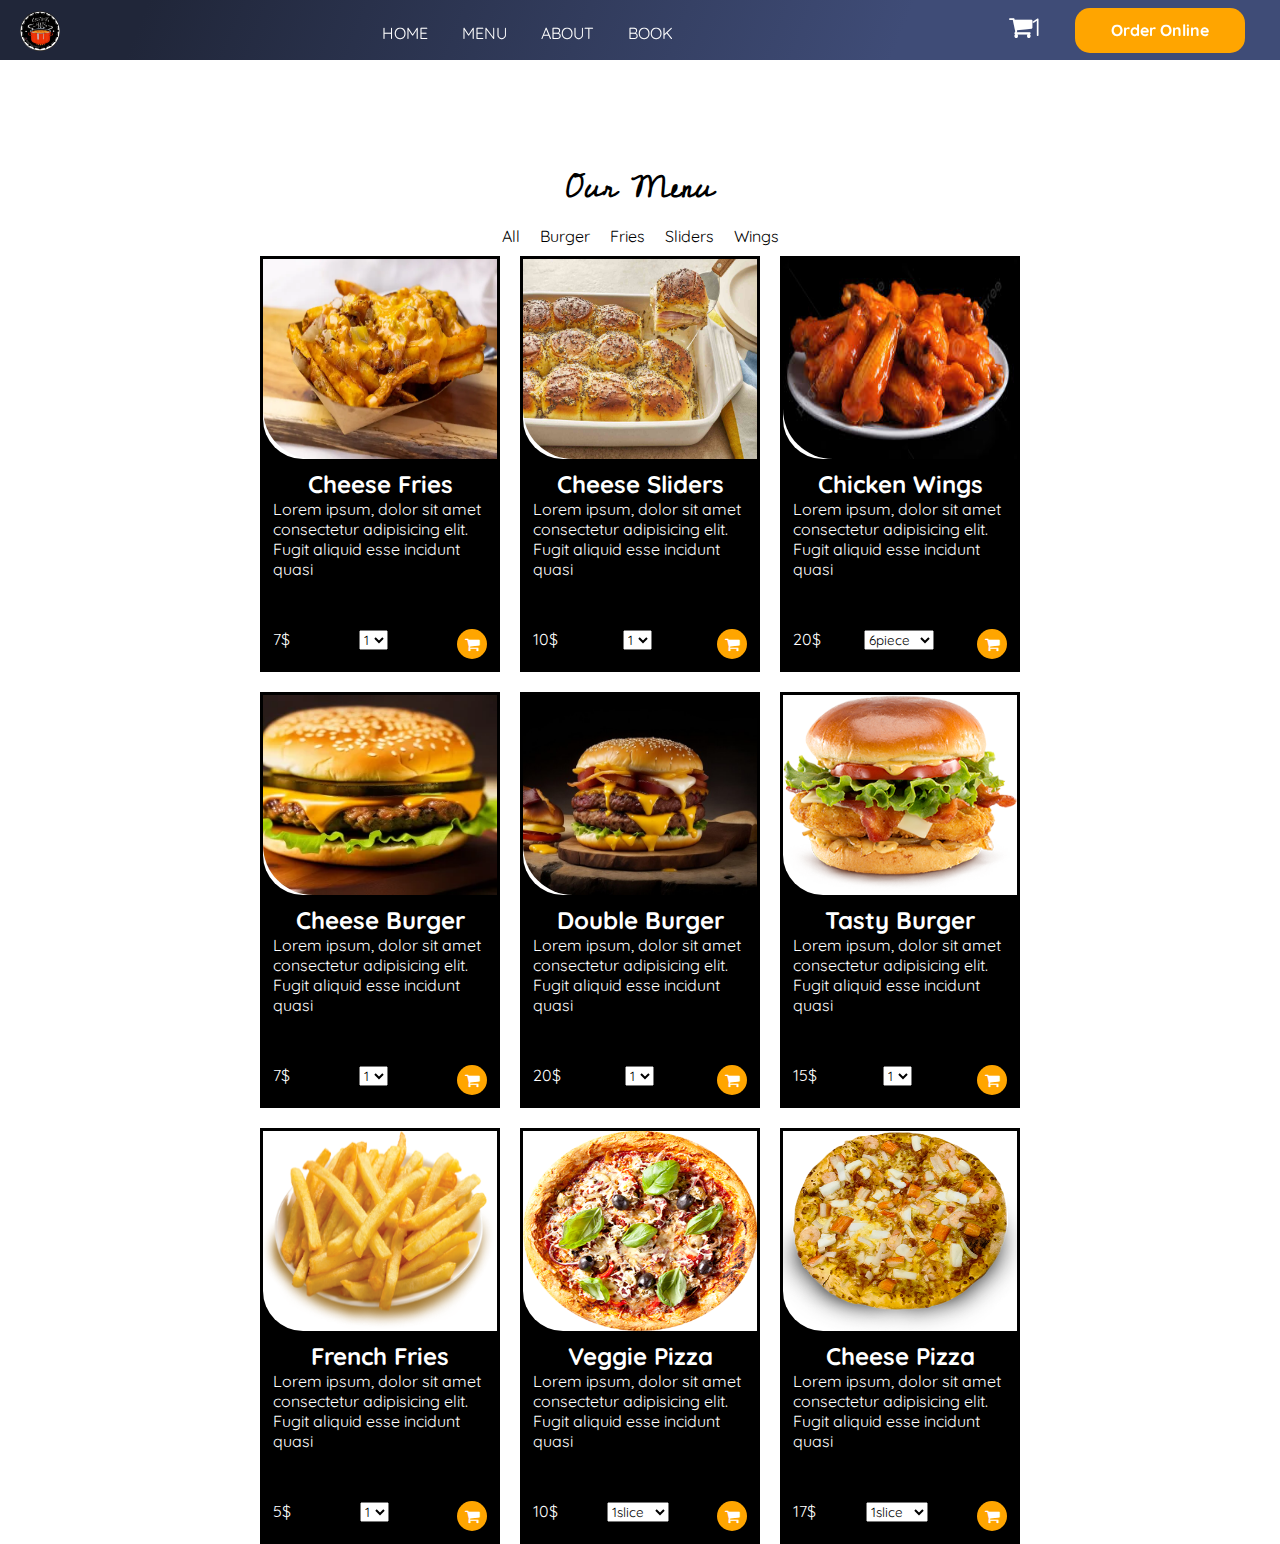
==== menu.html @ 51fa4789 "added items to menu page" ====
<!DOCTYPE html>
<html lang="en">
<head>
    <meta charset="UTF-8">
    <meta name="viewport" content="width=device-width, initial-scale=1.0">
    <title>Menu</title>
    <link rel="stylesheet" href="index.css"><!----css stylesheet link-->
    <link rel="stylesheet" href="https://cdnjs.cloudflare.com/ajax/libs/font-awesome/4.7.0/css/font-awesome.min.css"><!---awesome-font link-->
    <link href="https://unpkg.com/aos@2.3.1/dist/aos.css" rel="stylesheet"><!--aos animation library link-->
    <link rel="icon" href="images/logo.jpg">
</head>
<body>
    <div class="container" id="index-container">
        <section>
            <nav class="navbar">
                <div class="logo-icon">
                    <!---logo-img-->
                    <img src="images/logo.jpg" alt="icon">
                </div>
                <!---nav-links-->
                <ul class="mylinks">
                    <li><a href="#home">HOME</a></li>
                    <li><a href="menu.html">MENU</a></li>
                    <li><a href="about.html">ABOUT</a></li>
                    <li><a href="book.html">BOOK</a></li>
                </ul>
                <!--- cart and order btn-->
                <div class="right-nav">
                    <div class="right-nav-wrapper">
                        <div class="shopping-cart">
                            <i class="fa fa-shopping-cart" aria-hidden="true"><span class="cart-value">1</span></i>
                        </div>
                        <div class="order-button">
                            <button class="order-btn">Order Online</button>
                        </div>
                    </div>
                    <div class="menubar">
                        <div class="bar bar1"></div>
                        <div class="bar bar2"></div>
                        <div class="bar bar3"></div>
                    </div>
                </div><!--right nav end-->
            </nav><!---nav end-->
            <div class="dropdown"><!---dropdown-->
                <ul class="drop-list">
                    <li><a href="#home">HOME</a></li>
                    <li><a href="menu.html">MENU</a></li>
                    <li><a href="about.html">ABOUT</a></li>
                    <li><a href="book.html">BOOK</a></li>
                    <div class="dropdown-wrapper">
                        <div class="shopping-cart">
                            <i class="fa fa-shopping-cart" aria-hidden="true"><span class="cart-value">0</span></i>
                        </div>
                        <div class="order-btn-mobile">
                            <button class="order-mobile">Order Online</button>
                        </div>
                    </div>

                </ul>
            </div>

        <section id="menu">
            <div class="menu-wrapper">
                <div class="menu-title">
                    <h1>Our Menu</h1>
                </div>
                <div class="menu-options">
                    <li>All</li>
                    <li>Burger</li>
                    <li>Fries</li>
                    <li>Sliders</li>
                    <li>Wings</li>
                </div>
            <div class="menu-items">
                <div class="menu-items-grid">
                    <div class="item1 item">
                        <div class="item-wrapper">
                            <div class="item-img">
                                <!--img goes here-->
                                <img src="images/cheese-fries.webp" alt="">
                            </div>
                            <div class="item-description">
                                <div class="item-name">
                                    <h2>Cheese Fries</h2>
                                </div>
                                <p>Lorem ipsum, dolor sit amet consectetur adipisicing elit. Fugit aliquid esse incidunt quasi 
                                </p>
                            </div>
                            <div class="prize-cart">
                                <div class="prize">
                                    <p>7$</p>
                                </div>
                                <div class="item-amount">
                                    <select name="item-amount" id="">
                                        <option value="one">1</option>
                                        <option value="two">2</option>
                                        <option value="three">3</option>
                                        <option value="four">4</option>
                                    </select>
                                </div>
                                <div class="cart-icon">
                                    <i class="fa fa-shopping-cart" aria-hidden="true"></i>
                                </div>
                            </div>
                        </div>
                    </div><!---item 1 end-->


                <div class="item2 item">
                    <div class="item-wrapper">
                        <div class="item-img">
                            <!--img goes here-->
                            <img src="images/sliders.jpeg" alt="sliders">
                        </div>
                        <div class="item-description">
                            <div class="item-name">
                                <h2>Cheese Sliders</h2>
                            </div>
                            <p>Lorem ipsum, dolor sit amet consectetur adipisicing elit. Fugit aliquid esse incidunt quasi 
                            </p>
                        </div>
                        <div class="prize-cart">
                            <div class="prize">
                                <p>10$</p>
                            </div>
                            <div class="item-amount">
                                <select name="item-amount" id="">
                                    <option value="one">1</option>
                                    <option value="two">2</option>
                                    <option value="three">3</option>
                                    <option value="four">4</option>
                                </select>
                            </div>
                            <div class="cart-icon">
                                <i class="fa fa-shopping-cart" aria-hidden="true"></i>
                            </div>
                        </div>
                    </div>
                </div><!---item 2 end-->



                <div class="item3 item">
                    <div class="item-wrapper">
                        <div class="item-img">
                            <!--img goes here-->
                            <img src="images/wings.jpeg" alt="wings">
                        </div>
                        <div class="item-description">
                            <div class="item-name">
                                <h2>Chicken Wings</h2>
                            </div>
                            <p>Lorem ipsum, dolor sit amet consectetur adipisicing elit. Fugit aliquid esse incidunt quasi 
                            </p>
                        </div>
                        <div class="prize-cart">
                            <div class="prize">
                                <p>20$</p>
                            </div>
                            <div class="item-amount">
                                <select name="wings-amount" id="">
                                    <option value="6piece">6piece</option>
                                    <option value="12piece">12piece</option>
                                    <option value="18piece">18piece</option>
                                    <option value="24piece">24piece</option>
                                </select>
                            </div>
                            <div class="cart-icon">
                                <i class="fa fa-shopping-cart" aria-hidden="true"></i>
                            </div>
                        </div>
                    </div>
                </div><!---item 3 end-->



                <div class="item4 item">
                    <div class="item-wrapper">
                        <div class="item-img">
                            <!--img goes here-->
                            <img src="images/burger.webp" alt="burger">
                        </div>
                        <div class="item-description">
                            <div class="item-name">
                                <h2>Cheese Burger</h2>
                            </div>
                            <p>Lorem ipsum, dolor sit amet consectetur adipisicing elit. Fugit aliquid esse incidunt quasi 
                            </p>
                        </div>
                        <div class="prize-cart">
                            <div class="prize">
                                <p>7$</p>
                            </div>
                            <div class="item-amount">
                                <select name="item-amount" id="">
                                    <option value="one">1</option>
                                    <option value="two">2</option>
                                    <option value="three">3</option>
                                    <option value="four">4</option>
                                </select>
                            </div>
                            <div class="cart-icon">
                                <i class="fa fa-shopping-cart" aria-hidden="true"></i>
                            </div>
                        </div>
                    </div>
                </div><!---item 4 end-->
                <div class="item5 item">
                    <div class="item-wrapper">
                        <div class="item-img">
                            <!--img goes here-->
                            <img src="images/double-burger.jpeg" alt="burger">
                        </div>
                        <div class="item-description">
                            <div class="item-name">
                                <h2>Double Burger</h2>
                            </div>
                            <p>Lorem ipsum, dolor sit amet consectetur adipisicing elit. Fugit aliquid esse incidunt quasi 
                            </p>
                        </div>
                        <div class="prize-cart">
                            <div class="prize">
                                <p>20$</p>
                            </div>
                            <div class="item-amount">
                                <select name="item-amount" id="">
                                    <option value="one">1</option>
                                    <option value="two">2</option>
                                    <option value="three">3</option>
                                    <option value="four">4</option>
                                </select>
                            </div>
                            <div class="cart-icon">
                                <i class="fa fa-shopping-cart" aria-hidden="true"></i>
                            </div>
                        </div>
                    </div>
                </div><!---item 5 end-->
                
                
                <div class="item6 item">
                    <div class="item-wrapper">
                        <div class="item-img">
                            <!--img goes here-->
                            <img src="images/tasty-burger.png" alt="burger">
                        </div>
                        <div class="item-description">
                            <div class="item-name">
                                <h2>Tasty Burger</h2>
                            </div>
                            <p>Lorem ipsum, dolor sit amet consectetur adipisicing elit. Fugit aliquid esse incidunt quasi 
                            </p>
                        </div>
                        <div class="prize-cart">
                            <div class="prize">
                                <p>15$</p>
                            </div>
                            <div class="item-amount">
                                <select name="item-amount" id="">
                                    <option value="one">1</option>
                                    <option value="two">2</option>
                                    <option value="three">3</option>
                                    <option value="four">4</option>
                                </select>
                            </div>
                            <div class="cart-icon">
                                <i class="fa fa-shopping-cart" aria-hidden="true"></i>
                            </div>
                        </div>
                    </div>
                </div><!---item 6 end-->
                
                
                <div class="item7 item">
                    <div class="item-wrapper">
                        <div class="item-img">
                            <!--img goes here-->
                            <img src="images/french-fries.png" alt="fries">
                        </div>
                        <div class="item-description">
                            <div class="item-name">
                                <h2>French Fries</h2>
                            </div>
                            <p>Lorem ipsum, dolor sit amet consectetur adipisicing elit. Fugit aliquid esse incidunt quasi 
                            </p>
                        </div>
                        <div class="prize-cart">
                            <div class="prize">
                                <p>5$</p>
                            </div>
                            <div class="item-amount">
                                <select name="item-amount" id="">
                                    <option value="one">1</option>
                                    <option value="two">2</option>
                                    <option value="three">3</option>
                                    <option value="four">4</option>
                                </select>
                            </div>
                            <div class="cart-icon">
                                <i class="fa fa-shopping-cart" aria-hidden="true"></i>
                            </div>
                        </div>
                    </div>
                </div><!---item 7 end-->
                
                
                
                <div class="item8 item">
                    <div class="item-wrapper">
                        <div class="item-img">
                            <!--img goes here-->
                            <img src="images/veggie-pizza.png" alt="pizza">
                        </div>
                        <div class="item-description">
                            <div class="item-name">
                                <h2>Veggie Pizza</h2>
                            </div>
                            <p>Lorem ipsum, dolor sit amet consectetur adipisicing elit. Fugit aliquid esse incidunt quasi 
                            </p>
                        </div>
                        <div class="prize-cart">
                            <div class="prize">
                                <p>10$</p>
                            </div>
                            <div class="item-amount">
                                <select name="slice-amount" id="">
                                    <option value="one-slice">1slice</option>
                                    <option value="two-slice">2slices</option>
                                    <option value="three-slice">3slices</option>
                                    <option value="four-slice">4slices</option>
                                </select>
                            </div>
                            <div class="cart-icon">
                                <i class="fa fa-shopping-cart" aria-hidden="true"></i>
                            </div>
                        </div>
                    </div>
                </div><!---item 8 end-->
                
                
                <div class="item9 item">
                    <div class="item-wrapper">
                        <div class="item-img">
                            <!--img goes here-->
                            <img src="images/cheese pizza.png" alt="pizza">
                        </div>
                        <div class="item-description">
                            <div class="item-name">
                                <h2>Cheese Pizza</h2>
                            </div>
                            <p>Lorem ipsum, dolor sit amet consectetur adipisicing elit. Fugit aliquid esse incidunt quasi 
                            </p>
                        </div>
                        <div class="prize-cart">
                            <div class="prize">
                                <p>17$</p>
                            </div>
                            <div class="item-amount">
                                <select name="slice-amount" id="">
                                    <option value="one-slice">1slice</option>
                                    <option value="two-slice">2slices</option>
                                    <option value="three-slice">3slices</option>
                                    <option value="four-slice">4slices</option>
                                </select>
                            </div>
                            <div class="cart-icon">
                                <i class="fa fa-shopping-cart" aria-hidden="true"></i>
                            </div>
                        </div>
                    </div>
                </div><!---item 9 end-->

                
            </div><!---grid end-->
            
        </div><!---menu-items end-->
    </div><!--menu-wrapper end-->
</section><!---menu section end-->
    </div>
    





    <script src="index.js"></script><!---javascript link-->
    <script src="https://unpkg.com/aos@2.3.1/dist/aos.js"></script><!--aos animation script-->
    <script>
        AOS.init(); //initialize aos library
    </script>
    <!----bootstrap links-->
</body>
</html>
---- index.css ----
/***cursive font***/
@import url('https://fonts.googleapis.com/css2?family=Cedarville+Cursive&display=swap');
/**main font***/
@import url('https://fonts.googleapis.com/css2?family=Cedarville+Cursive&family=Quicksand:wght@300..700&display=swap');


*{
    margin: 0;
    padding: 0;
    box-sizing: border-box;
    font-family: "Quicksand", sans-serif;
    font-optical-sizing: auto;
    font-style: normal;
}


.navbar{
    width: 100%;
    height: 60px;
    display: flex;
    justify-content: space-between;
    align-items: center;
    padding: 5px 20px 0 20px;
    background: linear-gradient(112.1deg, rgb(32, 38, 57) 11.4%, rgb(63, 76, 119) 70.2%);
    backdrop-filter: blur(10px);

}

@media(max-width:892px){
    .navbar .mylinks, .right-nav-wrapper{
        display: none;
    }
}

/***dropdown menu***/

.dropdown{
    width: 100%;
    height: 0;
    background-color: lightsalmon;
    display: flex;
    justify-content: center;
    align-items:  center;
    transition: all .50s;
}

.changeHeight{
    height: 250px;
}

.dropdown .drop-list{
    text-align: center;
    display: none;
}

.show-list{
    display: inline-block !important;
}

.dropdown ul li{
    list-style: none;
    margin: 20px;
}

.dropdown ul li a{
    text-decoration: none;
    color: white;
    font-weight: 600;
    cursor: pointer;
    transition: all .50s;
}

.dropdown ul li a:hover{
    color: orange;
    text-decoration: underline;
}

.dropdown-wrapper>div{
    margin: 10px;
}

.dropdown .shopping-cart{
    display: flex;
    justify-content: center;
    color: white;
}

.dropdown button, .view-menu-btn button{
    height: 30px;
    background-color: orange;
    width: 150px;
    border: solid white 1px;
    border-radius: 30px;
    transition: all .50s;
}

.dropdown button:hover, .view-menu-btn button:hover{
    background-color: orangered;
}

.logo-icon img{
    width: 40px;
    height: 40px;
    border-radius: 50px;
}

.navbar ul li{
    list-style: none;
    display: inline-block;
}

.navbar ul li a{
    text-decoration: none;
    margin: 15px;
    color: white;
    cursor: pointer;
    transition: all .50s;
}

.navbar ul li a:hover, .navbar .fa:hover{
    color: orange;
}

.right-nav-wrapper{
    margin-top: 25px;
}

.right-nav-wrapper>div{
    display: inline-block;
    margin: 15px;
}

.order-btn{
    cursor: pointer;
    width: 170px;
    height: 45px;
    background-color: orange;
    border: none;
    border-radius: 15px;
    color: white;
    font-weight: 700;
    font-size: 16px;
    transition: all .50s;
}

.order-btn:hover{
    background-color: orangered;
}

.navbar .fa{
    font-size: 25px;
    color: white;
    cursor: pointer;
    transition: all .50s;
}

.menubar{
    cursor: pointer;
}


@media(min-width:893px) {
    .menubar{
        display: none;
    }
    .right-nav-wrapper{
        padding: 0 0 30px 0;
    }
}
.bar{
    width: 30px;
    height: 5px;
    background-color: wheat;
    margin: 4px;
    transition: all .50s;
}

.change .bar1{
    transform: translate(0, 9px)rotate(45deg);
}

.change .bar2{
    animation: fadeout 1s;
    transition: all .50s;
    animation-fill-mode: forwards;
}

@keyframes fadeout{
    0%{transform: translateX(-10px);}
    100%{opacity: 0;
        transform: translateX(10px);
    }
}

.change .bar3{
    transform: translate(0, -9px)rotate(-45deg);
}




/***home section***/
#home{
    width: 100%;
    height: 100vh;
    background: linear-gradient(112.1deg, rgb(32, 38, 57) 11.4%, rgb(63, 76, 119) 70.2%);
    
}

.home-pg-bg{
    width: 100%;
    height: 100%;
    background: linear-gradient(rgba(0,0,0,0.5), rgba(0,0,0,0.5)), url(images/home-bg.avif);
    background-repeat: no-repeat;
    background-position: center;
    background-size: cover;
    display: flex;
    justify-content: center;
    align-items: center;
    padding: 0 20px 0 20px;
    color: white;
}

.home-wrapper>div{
    margin: 20px;
    text-align: center;
}

.home-pg-title h1{
    font-family: "Cedarville Cursive", cursive;
    font-weight: 900;
    font-style: normal;
    font-size: 50px;
    text-shadow: 
    0 0 1px black,
    0 0 1px black,
    0 0 1px black,
    0 0 1px black,
    0 0 1px black,
    0 0 1px black,
    0 0 1px black,
    0 0 1px black,
    0 0 1px black,
    4px 4px 4px orangered;
    transition: all .50s;
    animation: fadeIn 2s;
    -moz-animation: fadeIn 2s;
    -o-animation: fadeIn 2s;
    -webkit-animation: fadeIn 2s;
    animation-fill-mode: forwards;
}

/***fadeIn animation***/

@keyframes fadeIn{
   0%{transform: translateX(-100px);
    opacity: 0;}
}


@-webkit-keyframes fadeIn{
    0%{transform: translateX(-100px);
        opacity: 0;}
}

@-o-keyframes fadeIn{
    0%{transform: translateX(-100px);
        opacity: 0;}
}

@-moz-keyframes fadeIn{
    0%{transform: translateX(-100px);
        opacity: 0;}
}


.home-pg-content p{
    font-size: 20px;
    opacity: 0;
    animation: appearIn 1s;
    -moz-animation: appearIn 2s;
    -o-animation: appearIn 2s;
    -webkit-animation: appearIn 2s;
    animation-fill-mode: forwards;
    animation-delay: .50s;
}

/***appearIn animation***/
@keyframes appearIn {
    0%{transform: translateX(-100px);
        opacity: 0;}
    100%{opacity: 1;}
}

@-webkit-keyframes appearIn{
    0%{transform: translateX(-100px);
        opacity: 0;}
    100%{opacity: 1;}

}

@-moz-keyframes appearIn{
    0%{transform: translateX(-100px);
        opacity: 0;}
    100%{opacity: 1;}

}

@-o-keyframes appearIn{
    0%{transform: translateX(-100px);
        opacity: 0;}
    100%{opacity: 1;}

}


.order-now-btn button{
    animation: appearIn 2s forwards;
    -moz-animation: forwards 2s;
    -o-animation: appearIn 2s;
    -webkit-animation: appearIn 2s;
    animation-fill-mode: forwards;
    animation-delay: 1s;
    opacity: 0;
}


/***menu-section***/

#menu{
    width: 100%;
    color: black;
    margin-top: 100px;
    display: flex;
    justify-content: center;
}

.menu-title{
    display: flex;
    justify-content: center;
}


.menu-title h1{
    font-family: "Cedarville Cursive", cursive;
    font-weight: 900;
    font-style: normal;
    font-size: 30px;
}

.menu-wrapper li{
    list-style: none;
    display: inline-block;
    margin: 10px;
    cursor: pointer;
}

.clicked .menu-wrapper{
    background-color: black;
    border-radius: 50px;
    color: white;
    width: 75px;
    height: 30px;
    text-align: center;
    padding-top: 5px;
}

.menu-options{
    display: flex;
    justify-content: center;
}

.menu-items{
    display: flex;
    justify-content: center;
}

.menu-items-grid{
    display: grid;
    grid-template-columns: repeat(3, 1fr);
    grid-template-rows: repeat(3, 1fr);
    gap: 20px;
}


@media(max-width:764px){
    .menu-items-grid{
        display: grid;
        grid-template-columns: repeat(2, 1fr);
        grid-template-rows: repeat(3, 1fr);
        gap: 20px;
    }
}

@media(max-width:502px){
    .menu-items-grid{
        display: grid;
        grid-template-columns: 1fr;
        grid-template-rows: repeat(6, 1fr);
        gap: 20px;
    }
}



.item{
    width: 240px;
    border: solid black;
}

.item-name{
    text-align: center;
}

.item-description{
    text-align: left;
    padding: 10px 10px 0 10px;
}

.item-img{
    width: 100%;
    height: 200px;
    background-color: white !important;
    border-bottom-left-radius: 40px;
}

.item-img img{
    width: 100%;
    height: 100%;
    border-radius: 0 0 0 50px; 
}

.prize-cart{
    display: flex;
    justify-content: space-between;
    padding: 0 10px 10px 10px;
    margin-top: 50px;
}


.item-wrapper{
    color: white;
    background-color: black;
}

.cart-icon{
    cursor: pointer;
    width: 30px;
    height: 30px;
    background-color: orange;
    color: white;
    border-radius: 50px;
    display: flex;
    align-items: center;
    justify-content: center;
    transition: all .50s;
}

.cart-icon:hover{
    color: orangered;
}


.view-menu-btn{
    display: flex;
    justify-content: center;
    position: relative;
    bottom: 390px;
}



/***about us section****/

#about-us{
    width: 100%;
    background: linear-gradient(112.1deg, rgb(32, 38, 57) 11.4%, rgb(63, 76, 119) 70.2%);
}
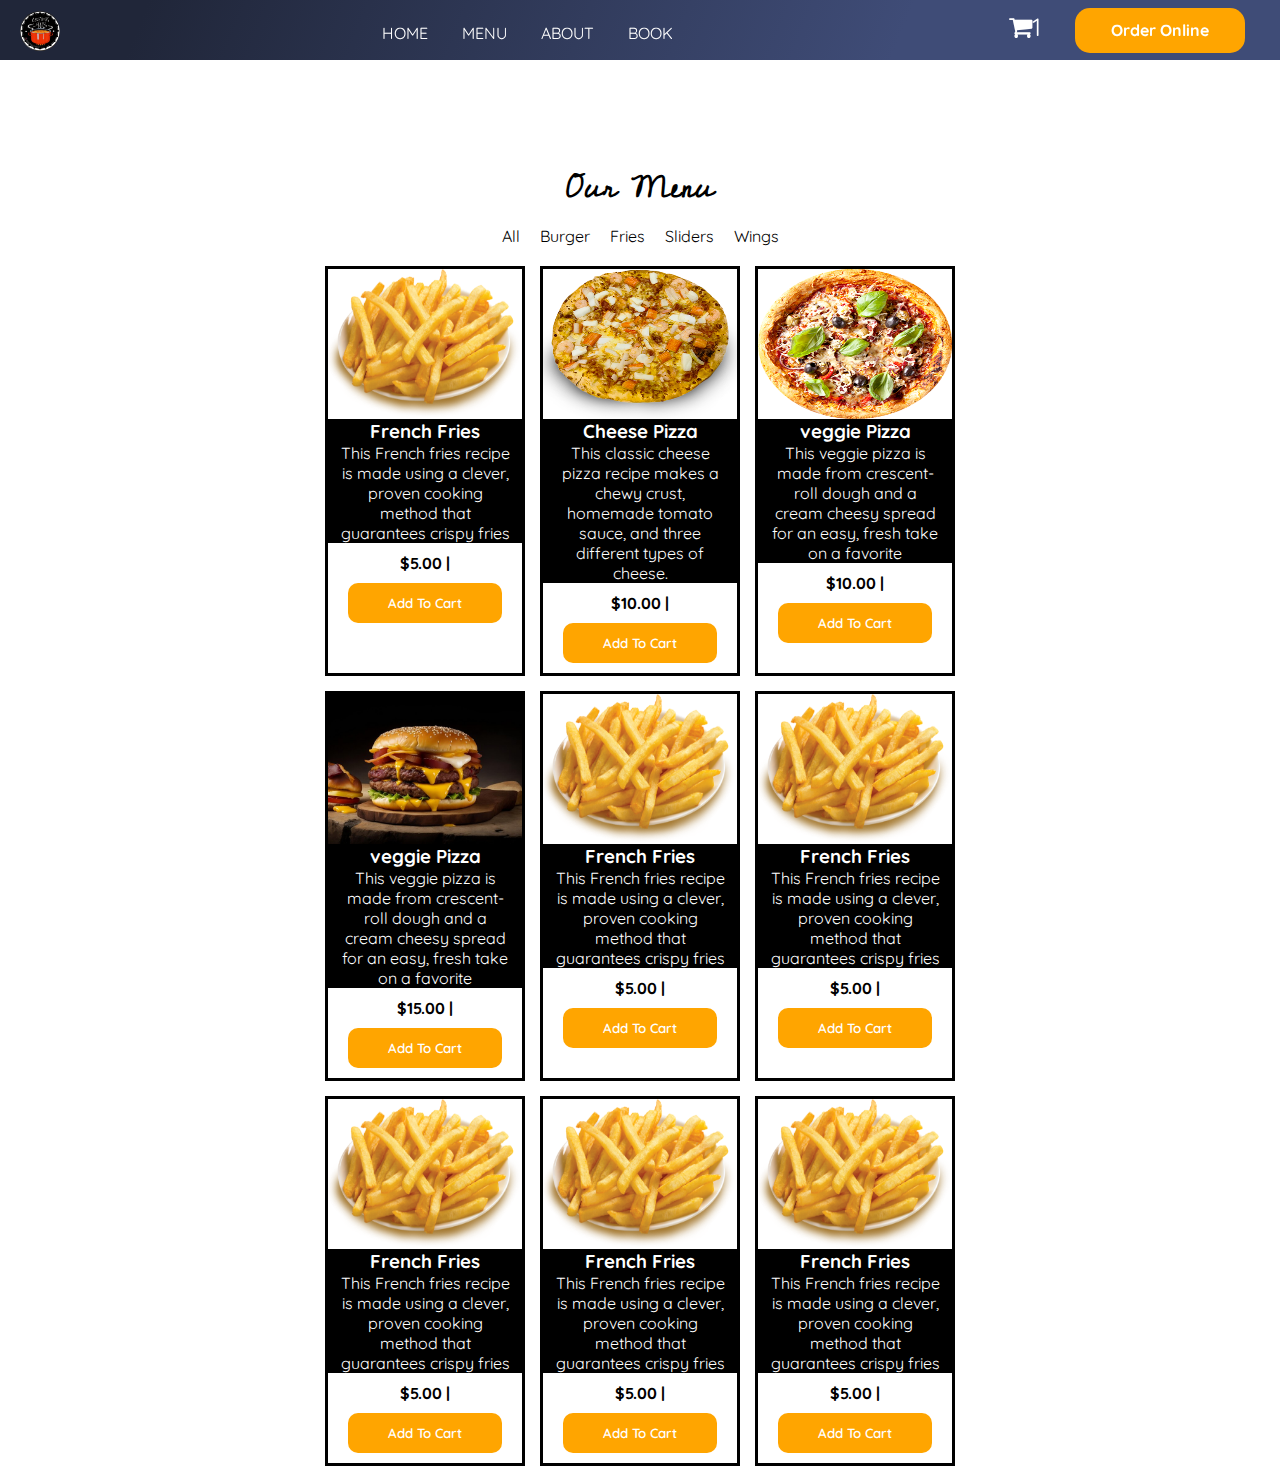
==== commit 2d452067: "added menu page" ====
--- a/menu.html
+++ b/menu.html
@@ -1,18 +1,20 @@
-
 <!DOCTYPE html>
 <html lang="en">
 <head>
     <meta charset="UTF-8">
     <meta name="viewport" content="width=device-width, initial-scale=1.0">
-    <title>Menu</title>
+    <title>LostinDaSauce</title>
     <link rel="stylesheet" href="index.css"><!----css stylesheet link-->
     <link rel="stylesheet" href="https://cdnjs.cloudflare.com/ajax/libs/font-awesome/4.7.0/css/font-awesome.min.css"><!---awesome-font link-->
     <link href="https://unpkg.com/aos@2.3.1/dist/aos.css" rel="stylesheet"><!--aos animation library link-->
     <link rel="icon" href="images/logo.jpg">
+
+
 </head>
 <body>
     <div class="container" id="index-container">
-        <section>
+        <!---home section-->
+        <section id="">
             <nav class="navbar">
                 <div class="logo-icon">
                     <!---logo-img-->
@@ -60,6 +62,10 @@
                 </ul>
             </div>
 
+            
+        </section><!---home section end-->
+
+
         <section id="menu">
             <div class="menu-wrapper">
                 <div class="menu-title">
@@ -72,315 +78,237 @@
                     <li>Sliders</li>
                     <li>Wings</li>
                 </div>
-            <div class="menu-items">
-                <div class="menu-items-grid">
-                    <div class="item1 item">
-                        <div class="item-wrapper">
-                            <div class="item-img">
-                                <!--img goes here-->
-                                <img src="images/cheese-fries.webp" alt="">
-                            </div>
-                            <div class="item-description">
-                                <div class="item-name">
-                                    <h2>Cheese Fries</h2>
-                                </div>
-                                <p>Lorem ipsum, dolor sit amet consectetur adipisicing elit. Fugit aliquid esse incidunt quasi 
-                                </p>
-                            </div>
-                            <div class="prize-cart">
-                                <div class="prize">
-                                    <p>7$</p>
-                                </div>
-                                <div class="item-amount">
-                                    <select name="item-amount" id="">
-                                        <option value="one">1</option>
-                                        <option value="two">2</option>
-                                        <option value="three">3</option>
-                                        <option value="four">4</option>
-                                    </select>
-                                </div>
-                                <div class="cart-icon">
-                                    <i class="fa fa-shopping-cart" aria-hidden="true"></i>
-                                </div>
-                            </div>
-                        </div>
-                    </div><!---item 1 end-->
-
-
-                <div class="item2 item">
-                    <div class="item-wrapper">
-                        <div class="item-img">
-                            <!--img goes here-->
-                            <img src="images/sliders.jpeg" alt="sliders">
-                        </div>
-                        <div class="item-description">
-                            <div class="item-name">
-                                <h2>Cheese Sliders</h2>
-                            </div>
-                            <p>Lorem ipsum, dolor sit amet consectetur adipisicing elit. Fugit aliquid esse incidunt quasi 
-                            </p>
-                        </div>
-                        <div class="prize-cart">
-                            <div class="prize">
-                                <p>10$</p>
-                            </div>
-                            <div class="item-amount">
-                                <select name="item-amount" id="">
-                                    <option value="one">1</option>
-                                    <option value="two">2</option>
-                                    <option value="three">3</option>
-                                    <option value="four">4</option>
-                                </select>
-                            </div>
-                            <div class="cart-icon">
-                                <i class="fa fa-shopping-cart" aria-hidden="true"></i>
-                            </div>
-                        </div>
-                    </div>
-                </div><!---item 2 end-->
-
-
-
-                <div class="item3 item">
-                    <div class="item-wrapper">
-                        <div class="item-img">
-                            <!--img goes here-->
-                            <img src="images/wings.jpeg" alt="wings">
-                        </div>
-                        <div class="item-description">
-                            <div class="item-name">
-                                <h2>Chicken Wings</h2>
-                            </div>
-                            <p>Lorem ipsum, dolor sit amet consectetur adipisicing elit. Fugit aliquid esse incidunt quasi 
-                            </p>
-                        </div>
-                        <div class="prize-cart">
-                            <div class="prize">
-                                <p>20$</p>
-                            </div>
-                            <div class="item-amount">
-                                <select name="wings-amount" id="">
-                                    <option value="6piece">6piece</option>
-                                    <option value="12piece">12piece</option>
-                                    <option value="18piece">18piece</option>
-                                    <option value="24piece">24piece</option>
-                                </select>
-                            </div>
-                            <div class="cart-icon">
-                                <i class="fa fa-shopping-cart" aria-hidden="true"></i>
-                            </div>
-                        </div>
-                    </div>
-                </div><!---item 3 end-->
-
-
-
-                <div class="item4 item">
-                    <div class="item-wrapper">
-                        <div class="item-img">
-                            <!--img goes here-->
-                            <img src="images/burger.webp" alt="burger">
-                        </div>
-                        <div class="item-description">
-                            <div class="item-name">
-                                <h2>Cheese Burger</h2>
-                            </div>
-                            <p>Lorem ipsum, dolor sit amet consectetur adipisicing elit. Fugit aliquid esse incidunt quasi 
-                            </p>
-                        </div>
-                        <div class="prize-cart">
-                            <div class="prize">
-                                <p>7$</p>
-                            </div>
-                            <div class="item-amount">
-                                <select name="item-amount" id="">
-                                    <option value="one">1</option>
-                                    <option value="two">2</option>
-                                    <option value="three">3</option>
-                                    <option value="four">4</option>
-                                </select>
-                            </div>
-                            <div class="cart-icon">
-                                <i class="fa fa-shopping-cart" aria-hidden="true"></i>
-                            </div>
-                        </div>
-                    </div>
-                </div><!---item 4 end-->
-                <div class="item5 item">
-                    <div class="item-wrapper">
-                        <div class="item-img">
-                            <!--img goes here-->
-                            <img src="images/double-burger.jpeg" alt="burger">
-                        </div>
-                        <div class="item-description">
-                            <div class="item-name">
-                                <h2>Double Burger</h2>
-                            </div>
-                            <p>Lorem ipsum, dolor sit amet consectetur adipisicing elit. Fugit aliquid esse incidunt quasi 
-                            </p>
-                        </div>
-                        <div class="prize-cart">
-                            <div class="prize">
-                                <p>20$</p>
-                            </div>
-                            <div class="item-amount">
-                                <select name="item-amount" id="">
-                                    <option value="one">1</option>
-                                    <option value="two">2</option>
-                                    <option value="three">3</option>
-                                    <option value="four">4</option>
-                                </select>
-                            </div>
-                            <div class="cart-icon">
-                                <i class="fa fa-shopping-cart" aria-hidden="true"></i>
-                            </div>
-                        </div>
-                    </div>
-                </div><!---item 5 end-->
-                
-                
-                <div class="item6 item">
-                    <div class="item-wrapper">
-                        <div class="item-img">
-                            <!--img goes here-->
-                            <img src="images/tasty-burger.png" alt="burger">
-                        </div>
-                        <div class="item-description">
-                            <div class="item-name">
-                                <h2>Tasty Burger</h2>
-                            </div>
-                            <p>Lorem ipsum, dolor sit amet consectetur adipisicing elit. Fugit aliquid esse incidunt quasi 
-                            </p>
-                        </div>
-                        <div class="prize-cart">
-                            <div class="prize">
-                                <p>15$</p>
-                            </div>
-                            <div class="item-amount">
-                                <select name="item-amount" id="">
-                                    <option value="one">1</option>
-                                    <option value="two">2</option>
-                                    <option value="three">3</option>
-                                    <option value="four">4</option>
-                                </select>
-                            </div>
-                            <div class="cart-icon">
-                                <i class="fa fa-shopping-cart" aria-hidden="true"></i>
-                            </div>
-                        </div>
-                    </div>
-                </div><!---item 6 end-->
-                
-                
-                <div class="item7 item">
-                    <div class="item-wrapper">
-                        <div class="item-img">
-                            <!--img goes here-->
-                            <img src="images/french-fries.png" alt="fries">
-                        </div>
-                        <div class="item-description">
-                            <div class="item-name">
-                                <h2>French Fries</h2>
-                            </div>
-                            <p>Lorem ipsum, dolor sit amet consectetur adipisicing elit. Fugit aliquid esse incidunt quasi 
-                            </p>
-                        </div>
-                        <div class="prize-cart">
-                            <div class="prize">
-                                <p>5$</p>
-                            </div>
-                            <div class="item-amount">
-                                <select name="item-amount" id="">
-                                    <option value="one">1</option>
-                                    <option value="two">2</option>
-                                    <option value="three">3</option>
-                                    <option value="four">4</option>
-                                </select>
-                            </div>
-                            <div class="cart-icon">
-                                <i class="fa fa-shopping-cart" aria-hidden="true"></i>
-                            </div>
-                        </div>
-                    </div>
-                </div><!---item 7 end-->
-                
-                
-                
-                <div class="item8 item">
-                    <div class="item-wrapper">
-                        <div class="item-img">
-                            <!--img goes here-->
-                            <img src="images/veggie-pizza.png" alt="pizza">
-                        </div>
-                        <div class="item-description">
-                            <div class="item-name">
-                                <h2>Veggie Pizza</h2>
-                            </div>
-                            <p>Lorem ipsum, dolor sit amet consectetur adipisicing elit. Fugit aliquid esse incidunt quasi 
-                            </p>
-                        </div>
-                        <div class="prize-cart">
-                            <div class="prize">
-                                <p>10$</p>
-                            </div>
-                            <div class="item-amount">
-                                <select name="slice-amount" id="">
-                                    <option value="one-slice">1slice</option>
-                                    <option value="two-slice">2slices</option>
-                                    <option value="three-slice">3slices</option>
-                                    <option value="four-slice">4slices</option>
-                                </select>
-                            </div>
-                            <div class="cart-icon">
-                                <i class="fa fa-shopping-cart" aria-hidden="true"></i>
-                            </div>
-                        </div>
-                    </div>
-                </div><!---item 8 end-->
-                
-                
-                <div class="item9 item">
-                    <div class="item-wrapper">
-                        <div class="item-img">
-                            <!--img goes here-->
-                            <img src="images/cheese pizza.png" alt="pizza">
-                        </div>
-                        <div class="item-description">
-                            <div class="item-name">
-                                <h2>Cheese Pizza</h2>
-                            </div>
-                            <p>Lorem ipsum, dolor sit amet consectetur adipisicing elit. Fugit aliquid esse incidunt quasi 
-                            </p>
-                        </div>
-                        <div class="prize-cart">
-                            <div class="prize">
-                                <p>17$</p>
-                            </div>
-                            <div class="item-amount">
-                                <select name="slice-amount" id="">
-                                    <option value="one-slice">1slice</option>
-                                    <option value="two-slice">2slices</option>
-                                    <option value="three-slice">3slices</option>
-                                    <option value="four-slice">4slices</option>
-                                </select>
-                            </div>
-                            <div class="cart-icon">
-                                <i class="fa fa-shopping-cart" aria-hidden="true"></i>
-                            </div>
-                        </div>
-                    </div>
-                </div><!---item 9 end-->
-
-                
-            </div><!---grid end-->
+            </div>
+            <div class="menu-item-wrapper">
+                <div class="grid-wrapper">
+                    <div class="items-grid">
+                        <div class="item1 item-card"><!---item1-->
+                            <div class="item-img">
+                                <img src="images/french-fries.png" alt="icon">
+                            </div>
+                            <div class="item-wrapper">
+                                <div class="item-name">
+                                    <h3>French Fries</h3>
+                                </div>
+                                <div class="item-desc">
+                                    <p>This French fries recipe is made using a clever, proven cooking method that guarantees crispy fries</p>
+                                </div>
+                            </div><!---item-wrapper end-->
+                            <div class="price-cart">
+                                <div class="price-calories">
+                                    <p>$5.00 | <span class="calories"></span></p>
+                                </div>
+                                <div class="cart-btn">
+                                    <button>Add To Cart</button>
+                                </div>
+                            </div>
+                        </div><!---item 1 end-->
+
+
+                        <div class="item2 item-card"><!---item2-->
+                            <div class="item-img">
+                                <img src="images/cheese pizza.png" alt="icon">
+                            </div>
+                            <div class="item-wrapper">
+                                <div class="item-name">
+                                    <h3>Cheese Pizza</h3>
+                                </div>
+                                <div class="item-desc">
+                                    <p>This classic cheese pizza recipe makes a chewy crust, homemade tomato sauce, and three different types of cheese.</p>
+                                </div>
+                            </div><!---item-wrapper end-->
+                            <div class="price-cart">
+                                <div class="price-calories">
+                                    <p>$10.00 | <span class="calories"></span></p>
+                                </div>
+                                <div class="cart-btn">
+                                    <button>Add To Cart</button>
+                                </div>
+                            </div>
+                        </div><!---item 2 end-->
+
+
+                        <div class="item3 item-card"><!---item3-->
+                            <div class="item-img">
+                                <img src="images/veggie-pizza.png" alt="icon">
+                            </div>
+                            <div class="item-wrapper">
+                                <div class="item-name">
+                                    <h3>veggie Pizza</h3>
+                                </div>
+                                <div class="item-desc">
+                                    <p>This veggie pizza is made from crescent-roll dough and a cream cheesy spread for an easy, fresh take on a favorite</p>
+                                </div>
+                            </div><!---item-wrapper end-->
+                            <div class="price-cart">
+                                <div class="price-calories">
+                                    <p>$10.00 |  <span class="calories"></span></p>
+                                </div>
+                                <div class="cart-btn">
+                                    <button>Add To Cart</button>
+                                </div>
+                            </div>
+                        </div><!---item 3end-->
+
+
+                        <div class="item4 item-card"><!---item4-->
+                            <div class="item-img">
+                                <img src="images/double-burger.jpeg" alt="icon">
+                            </div>
+                            <div class="item-wrapper">
+                                <div class="item-name">
+                                    <h3>veggie Pizza</h3>
+                                </div>
+                                <div class="item-desc">
+                                    <p>This veggie pizza is made from crescent-roll dough and a cream cheesy spread for an easy, fresh take on a favorite</p>
+                                </div>
+                            </div><!---item-wrapper end-->
+                            <div class="price-cart">
+                                <div class="price-calories">
+                                    <p>$15.00 | <span class="calories"></span></p>
+                                </div>
+                                <div class="cart-btn">
+                                    <button>Add To Cart</button>
+                                </div>
+                            </div>
+                        </div><!---item 4end-->
+
+
+                        <div class="item1 item-card"><!---item1-->
+                            <div class="item-img">
+                                <img src="images/french-fries.png" alt="icon">
+                            </div>
+                            <div class="item-wrapper">
+                                <div class="item-name">
+                                    <h3>French Fries</h3>
+                                </div>
+                                <div class="item-desc">
+                                    <p>This French fries recipe is made using a clever, proven cooking method that guarantees crispy fries</p>
+                                </div>
+                            </div><!---item-wrapper end-->
+                            <div class="price-cart">
+                                <div class="price-calories">
+                                    <p>$5.00 | <span class="calories"></span></p>
+                                </div>
+                                <div class="cart-btn">
+                                    <button>Add To Cart</button>
+                                </div>
+                            </div>
+                        </div><!---item 1 end-->
+
+
+
+
+                        <div class="item1 item-card"><!---item1-->
+                            <div class="item-img">
+                                <img src="images/french-fries.png" alt="icon">
+                            </div>
+                            <div class="item-wrapper">
+                                <div class="item-name">
+                                    <h3>French Fries</h3>
+                                </div>
+                                <div class="item-desc">
+                                    <p>This French fries recipe is made using a clever, proven cooking method that guarantees crispy fries</p>
+                                </div>
+                            </div><!---item-wrapper end-->
+                            <div class="price-cart">
+                                <div class="price-calories">
+                                    <p>$5.00 | <span class="calories"></span></p>
+                                </div>
+                                <div class="cart-btn">
+                                    <button>Add To Cart</button>
+                                </div>
+                            </div>
+                        </div><!---item 1 end-->
+
+
+
+
+
+                        <div class="item1 item-card"><!---item1-->
+                            <div class="item-img">
+                                <img src="images/french-fries.png" alt="icon">
+                            </div>
+                            <div class="item-wrapper">
+                                <div class="item-name">
+                                    <h3>French Fries</h3>
+                                </div>
+                                <div class="item-desc">
+                                    <p>This French fries recipe is made using a clever, proven cooking method that guarantees crispy fries</p>
+                                </div>
+                            </div><!---item-wrapper end-->
+                            <div class="price-cart">
+                                <div class="price-calories">
+                                    <p>$5.00 | <span class="calories"></span></p>
+                                </div>
+                                <div class="cart-btn">
+                                    <button>Add To Cart</button>
+                                </div>
+                            </div>
+                        </div><!---item 1 end-->
+
+
+
+
+                        <div class="item1 item-card"><!---item1-->
+                            <div class="item-img">
+                                <img src="images/french-fries.png" alt="icon">
+                            </div>
+                            <div class="item-wrapper">
+                                <div class="item-name">
+                                    <h3>French Fries</h3>
+                                </div>
+                                <div class="item-desc">
+                                    <p>This French fries recipe is made using a clever, proven cooking method that guarantees crispy fries</p>
+                                </div>
+                            </div><!---item-wrapper end-->
+                            <div class="price-cart">
+                                <div class="price-calories">
+                                    <p>$5.00 | <span class="calories"></span></p>
+                                </div>
+                                <div class="cart-btn">
+                                    <button>Add To Cart</button>
+                                </div>
+                            </div>
+                        </div><!---item 1 end-->
+
+
+
+
+                        <div class="item1 item-card"><!---item1-->
+                            <div class="item-img">
+                                <img src="images/french-fries.png" alt="icon">
+                            </div>
+                            <div class="item-wrapper">
+                                <div class="item-name">
+                                    <h3>French Fries</h3>
+                                </div>
+                                <div class="item-desc">
+                                    <p>This French fries recipe is made using a clever, proven cooking method that guarantees crispy fries</p>
+                                </div>
+                            </div><!---item-wrapper end-->
+                            <div class="price-cart">
+                                <div class="price-calories">
+                                    <p>$5.00 | <span class="calories"></span></p>
+                                </div>
+                                <div class="cart-btn">
+                                    <button>Add To Cart</button>
+                                </div>
+                            </div>
+                        </div><!---item 1 end-->
+
+
+                    </div><!---grid end-->
+                    
+                </div>
+            </div>
             
-        </div><!---menu-items end-->
-    </div><!--menu-wrapper end-->
-</section><!---menu section end-->
-    </div>
+        </section><!-----menu section end-->
+
+
+
+    </div><!---container end-->
     
-
-
 
 
 
@@ -388,7 +316,8 @@
     <script src="https://unpkg.com/aos@2.3.1/dist/aos.js"></script><!--aos animation script-->
     <script>
         AOS.init(); //initialize aos library
-    </script>
-    <!----bootstrap links-->
+      </script>
+      <!----bootstrap links-->
+      
 </body>
-</html>
+</html>--- a/index.css
+++ b/index.css
@@ -331,7 +331,6 @@
     width: 100%;
     color: black;
     margin-top: 100px;
-    display: flex;
     justify-content: center;
 }
 
@@ -370,109 +369,155 @@
     justify-content: center;
 }
 
-.menu-items{
-    display: flex;
-    justify-content: center;
-}
-
-.menu-items-grid{
+.menu-item-wrapper{
+    width: 100%;
+    height: 100vh;
+    padding: 10px;
+}
+
+.grid-wrapper{
+    display: flex;
+    justify-content: center;
+    align-items: center;
+}
+
+.items-grid{
     display: grid;
     grid-template-columns: repeat(3, 1fr);
-    grid-template-rows: repeat(3, 1fr);
-    gap: 20px;
-}
-
-
-@media(max-width:764px){
-    .menu-items-grid{
+    grid-template-rows: 1fr;
+    gap: 15px;
+}
+
+
+@media(max-width:640px){
+    .items-grid{
         display: grid;
         grid-template-columns: repeat(2, 1fr);
-        grid-template-rows: repeat(3, 1fr);
-        gap: 20px;
-    }
-}
-
-@media(max-width:502px){
-    .menu-items-grid{
-        display: grid;
-        grid-template-columns: 1fr;
-        grid-template-rows: repeat(6, 1fr);
-        gap: 20px;
-    }
-}
-
-
-
-.item{
-    width: 240px;
+        grid-template-rows: 1fr;
+        gap: 15px;
+    }
+
+    .item-card{
+        width: 150px !important;
+    }
+
+    .item-img{
+        width: 100%;
+        height: 130px !important;
+    }
+
+    .item-desc p{
+        font-size: 12px;
+    }
+
+    .price-calories{
+        font-size: 15px;
+    }
+
+    .cart-btn button{
+        height: 30px !important;
+    }
+} 
+
+
+
+.item-card{
+    width: 200px;
     border: solid black;
-}
-
-.item-name{
+    
+}
+
+
+.item-img{
+    width: 100%;
+    height: 150px;
+}
+
+
+.item-img img{
+    width: 100%;
+    height: 100%;
+}
+
+.item-wrapper{
+    background-color: black;
+}
+
+.item-wrapper>div{
+    display: flex;
+    justify-content: center;
     text-align: center;
-}
-
-.item-description{
-    text-align: left;
-    padding: 10px 10px 0 10px;
-}
-
-.item-img{
-    width: 100%;
-    height: 200px;
-    background-color: white !important;
-    border-bottom-left-radius: 40px;
-}
-
-.item-img img{
-    width: 100%;
-    height: 100%;
-    border-radius: 0 0 0 50px; 
-}
-
-.prize-cart{
-    display: flex;
-    justify-content: space-between;
-    padding: 0 10px 10px 10px;
-    margin-top: 50px;
-}
-
-
-.item-wrapper{
-    color: white;
+    padding: 0 10px 0 10px;
+    color: white;
+
+}
+
+.price-cart{
+    padding: 0 10px 0 10px;
+
+}
+
+.price-cart>div{
+    margin: 10px;
+
+}
+
+.price-calories{
+    display: flex;
+    justify-content: center;
+    font-weight: 700;
+}
+
+.cart-btn{
+    display: flex;
+    justify-content: center;
+    align-items: center;
+    cursor: pointer;
+}
+
+
+.cart-btn button{
+    width: 200px;
+    height: 40px;
+    background-color: orange;
+    border: none;
+    cursor: pointer;
+    font-weight: 600;
+    border-radius: 10px;
+    color: white;
+    transition: all .50s;
+}
+
+.cart-btn button:hover{
+    background-color: orangered;
+}
+
+
+.menu-page-btn{
+    display: flex;
+    justify-content: center;
+    align-items: center;
     background-color: black;
-}
-
-.cart-icon{
-    cursor: pointer;
+    height: 365px;
+}
+
+
+.caret-icon-wrapper{
+    color: white;
     width: 30px;
     height: 30px;
-    background-color: orange;
-    color: white;
     border-radius: 50px;
-    display: flex;
+    border: solid white;
+    display: flex;
+    justify-content: center;
     align-items: center;
-    justify-content: center;
-    transition: all .50s;
-}
-
-.cart-icon:hover{
-    color: orangered;
-}
-
-
-.view-menu-btn{
-    display: flex;
-    justify-content: center;
-    position: relative;
-    bottom: 390px;
-}
-
-
-
-/***about us section****/
-
-#about-us{
-    width: 100%;
-    background: linear-gradient(112.1deg, rgb(32, 38, 57) 11.4%, rgb(63, 76, 119) 70.2%);
-}+    cursor: pointer;
+    transition: all .50s;
+}
+
+
+.caret-icon-wrapper:hover{
+    background-color: white;
+    color: black;
+}
+
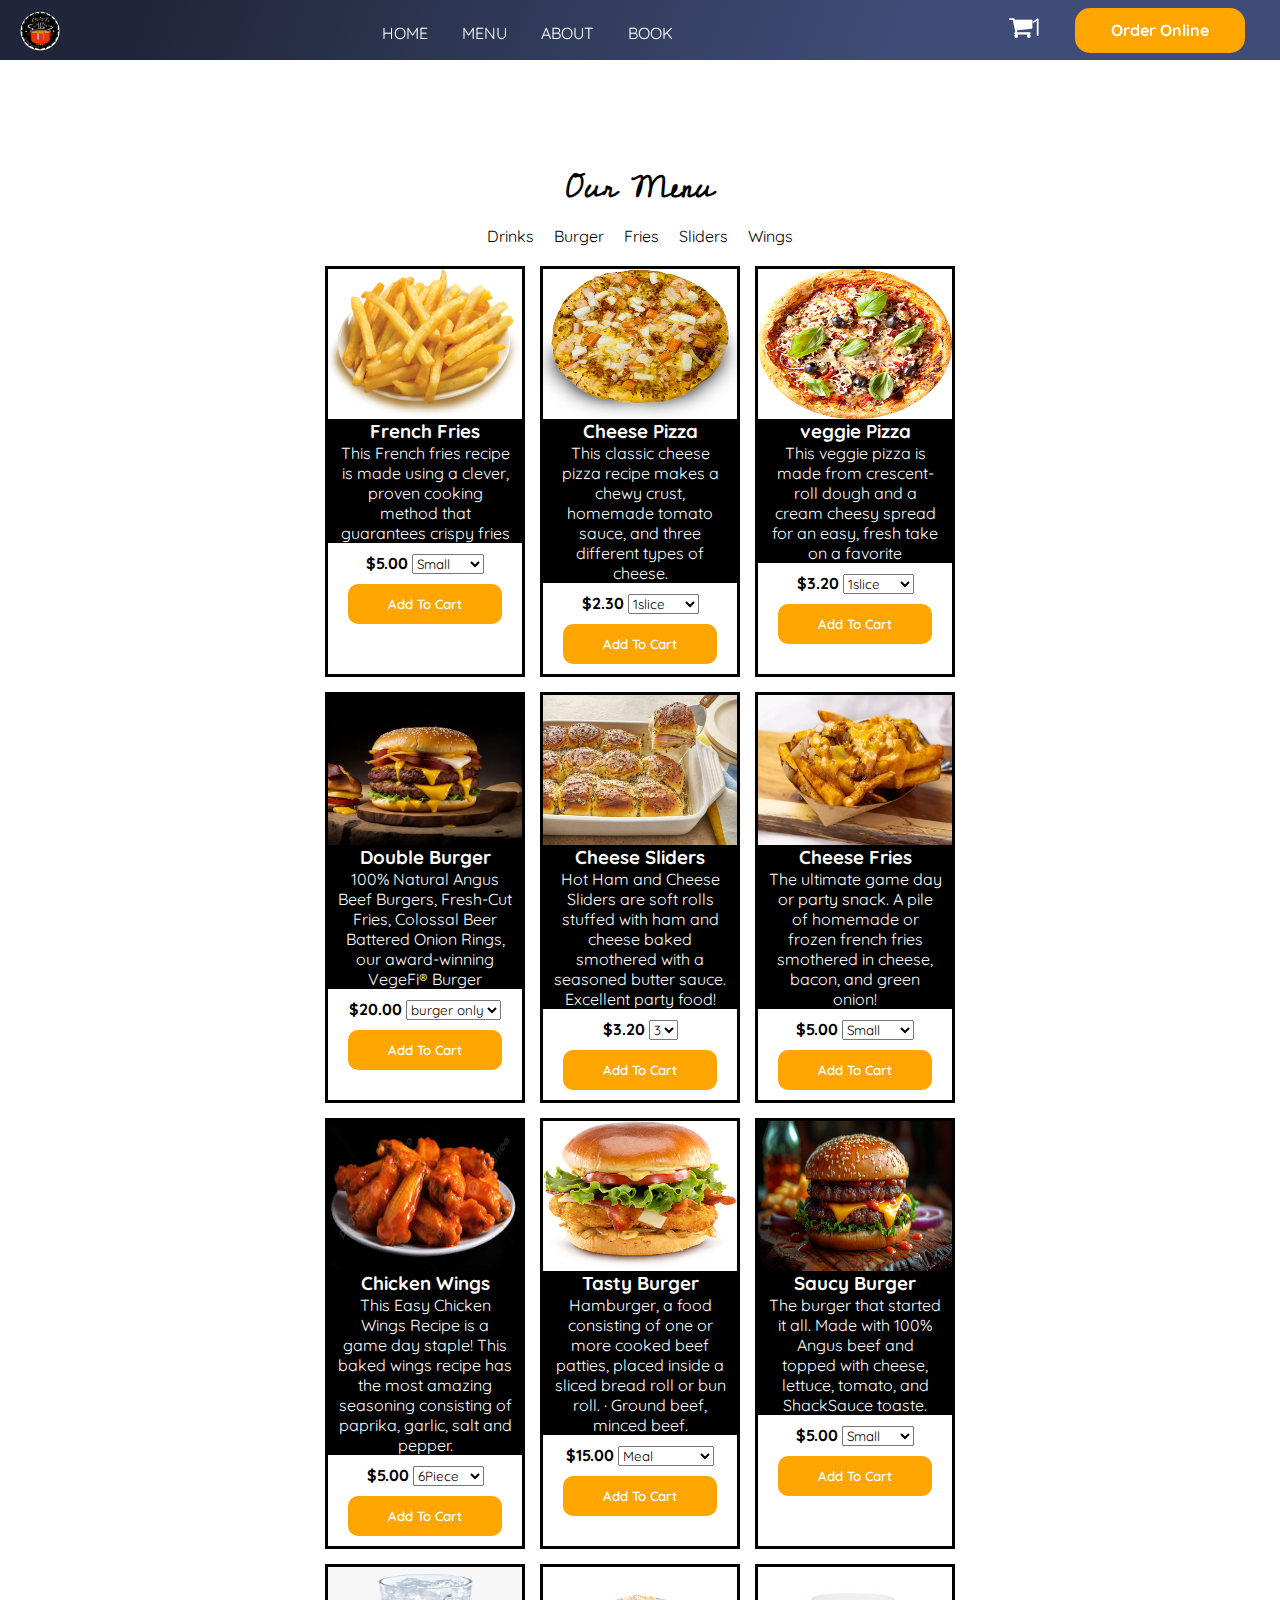
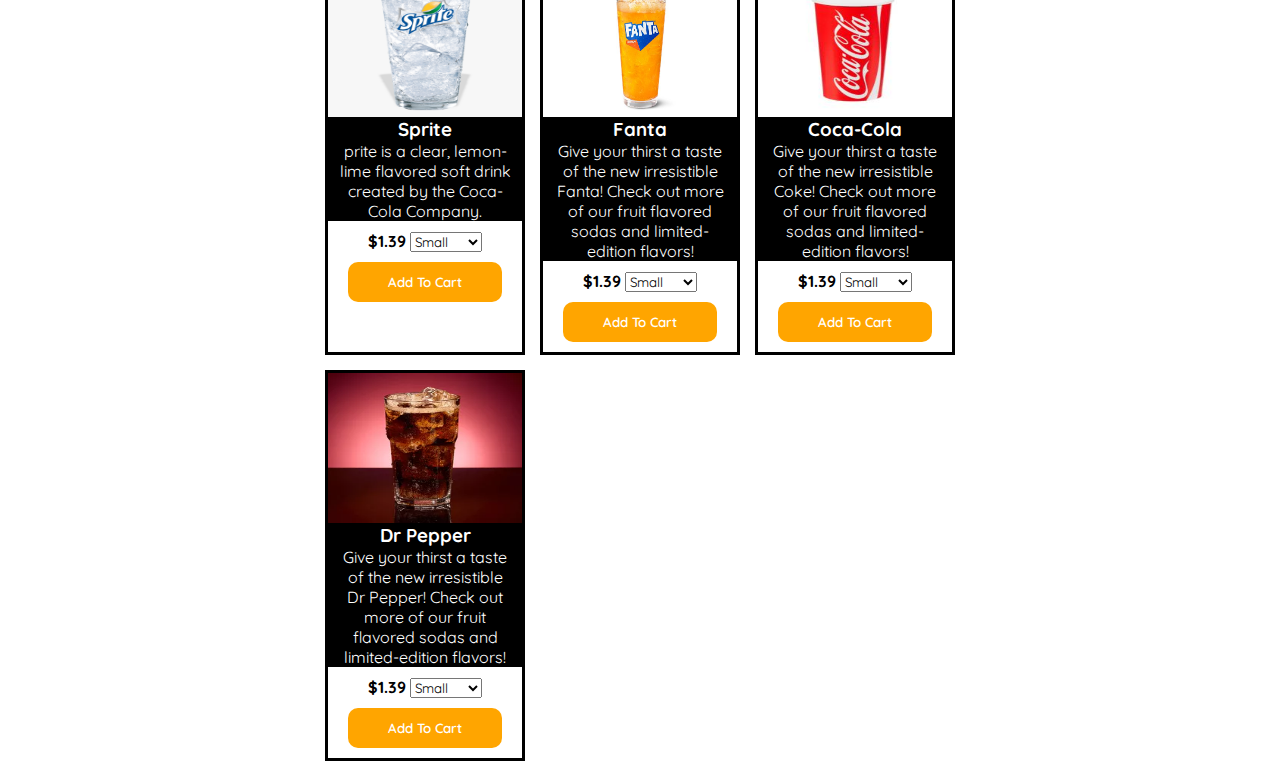
==== commit 3353fc13: "added more items to menu" ====
--- a/menu.html
+++ b/menu.html
@@ -46,7 +46,7 @@
             </nav><!---nav end-->
             <div class="dropdown"><!---dropdown-->
                 <ul class="drop-list">
-                    <li><a href="#home">HOME</a></li>
+                    <li><a href="index.html">HOME</a></li>
                     <li><a href="menu.html">MENU</a></li>
                     <li><a href="about.html">ABOUT</a></li>
                     <li><a href="book.html">BOOK</a></li>
@@ -72,7 +72,7 @@
                     <h1>Our Menu</h1>
                 </div>
                 <div class="menu-options">
-                    <li>All</li>
+                    <li>Drinks</li>
                     <li>Burger</li>
                     <li>Fries</li>
                     <li>Sliders</li>
@@ -96,7 +96,13 @@
                             </div><!---item-wrapper end-->
                             <div class="price-cart">
                                 <div class="price-calories">
-                                    <p>$5.00 | <span class="calories"></span></p>
+                                    <p>$5.00<span class="calories">
+                                        <select name="" id="">
+                                            <option value="small">Small</option>
+                                            <option value="medium">Medium</option>
+                                            <option value="large">Large</option>
+                                        </select>
+                                    </span></p>
                                 </div>
                                 <div class="cart-btn">
                                     <button>Add To Cart</button>
@@ -119,7 +125,14 @@
                             </div><!---item-wrapper end-->
                             <div class="price-cart">
                                 <div class="price-calories">
-                                    <p>$10.00 | <span class="calories"></span></p>
+                                    <p>$2.30<span class="calories">
+                                        <select name="" id="">
+                                            <option value="1slice">1slice</option>
+                                            <option value="2slices">2slices</option>
+                                            <option value="3slice">3slice</option>
+                                            <option value="full-box">12 slices</option>
+                                        </select>
+                                    </span></p>
                                 </div>
                                 <div class="cart-btn">
                                     <button>Add To Cart</button>
@@ -142,7 +155,14 @@
                             </div><!---item-wrapper end-->
                             <div class="price-cart">
                                 <div class="price-calories">
-                                    <p>$10.00 |  <span class="calories"></span></p>
+                                    <p>$3.20<span class="calories">
+                                        <select name="" id="">
+                                            <option value="1slice">1slice</option>
+                                            <option value="2slices">2slices</option>
+                                            <option value="3slice">3slice</option>
+                                            <option value="full-box">12 slices</option>
+                                        </select>
+                                    </span></p>
                                 </div>
                                 <div class="cart-btn">
                                     <button>Add To Cart</button>
@@ -157,15 +177,19 @@
                             </div>
                             <div class="item-wrapper">
                                 <div class="item-name">
-                                    <h3>veggie Pizza</h3>
-                                </div>
-                                <div class="item-desc">
-                                    <p>This veggie pizza is made from crescent-roll dough and a cream cheesy spread for an easy, fresh take on a favorite</p>
-                                </div>
-                            </div><!---item-wrapper end-->
-                            <div class="price-cart">
-                                <div class="price-calories">
-                                    <p>$15.00 | <span class="calories"></span></p>
+                                    <h3>Double Burger</h3>
+                                </div>
+                                <div class="item-desc">
+                                    <p>100% Natural Angus Beef Burgers, Fresh-Cut Fries, Colossal Beer Battered Onion Rings, our award-winning VegeFi® Burger </p>
+                                </div>
+                            </div><!---item-wrapper end-->
+                            <div class="price-cart">
+                                <div class="price-calories">
+                                    <p>$20.00<span class="calories">
+                                        <select name="" id="">
+                                            <option value="just-burger">burger only</option>
+                                        </select>
+                                    </span></p>
                                 </div>
                                 <div class="cart-btn">
                                     <button>Add To Cart</button>
@@ -174,128 +198,278 @@
                         </div><!---item 4end-->
 
 
-                        <div class="item1 item-card"><!---item1-->
-                            <div class="item-img">
-                                <img src="images/french-fries.png" alt="icon">
-                            </div>
-                            <div class="item-wrapper">
-                                <div class="item-name">
-                                    <h3>French Fries</h3>
-                                </div>
-                                <div class="item-desc">
-                                    <p>This French fries recipe is made using a clever, proven cooking method that guarantees crispy fries</p>
-                                </div>
-                            </div><!---item-wrapper end-->
-                            <div class="price-cart">
-                                <div class="price-calories">
-                                    <p>$5.00 | <span class="calories"></span></p>
-                                </div>
-                                <div class="cart-btn">
-                                    <button>Add To Cart</button>
-                                </div>
-                            </div>
-                        </div><!---item 1 end-->
-
-
-
-
-                        <div class="item1 item-card"><!---item1-->
-                            <div class="item-img">
-                                <img src="images/french-fries.png" alt="icon">
-                            </div>
-                            <div class="item-wrapper">
-                                <div class="item-name">
-                                    <h3>French Fries</h3>
-                                </div>
-                                <div class="item-desc">
-                                    <p>This French fries recipe is made using a clever, proven cooking method that guarantees crispy fries</p>
-                                </div>
-                            </div><!---item-wrapper end-->
-                            <div class="price-cart">
-                                <div class="price-calories">
-                                    <p>$5.00 | <span class="calories"></span></p>
-                                </div>
-                                <div class="cart-btn">
-                                    <button>Add To Cart</button>
-                                </div>
-                            </div>
-                        </div><!---item 1 end-->
-
-
-
-
-
-                        <div class="item1 item-card"><!---item1-->
-                            <div class="item-img">
-                                <img src="images/french-fries.png" alt="icon">
-                            </div>
-                            <div class="item-wrapper">
-                                <div class="item-name">
-                                    <h3>French Fries</h3>
-                                </div>
-                                <div class="item-desc">
-                                    <p>This French fries recipe is made using a clever, proven cooking method that guarantees crispy fries</p>
-                                </div>
-                            </div><!---item-wrapper end-->
-                            <div class="price-cart">
-                                <div class="price-calories">
-                                    <p>$5.00 | <span class="calories"></span></p>
-                                </div>
-                                <div class="cart-btn">
-                                    <button>Add To Cart</button>
-                                </div>
-                            </div>
-                        </div><!---item 1 end-->
-
-
-
-
-                        <div class="item1 item-card"><!---item1-->
-                            <div class="item-img">
-                                <img src="images/french-fries.png" alt="icon">
-                            </div>
-                            <div class="item-wrapper">
-                                <div class="item-name">
-                                    <h3>French Fries</h3>
-                                </div>
-                                <div class="item-desc">
-                                    <p>This French fries recipe is made using a clever, proven cooking method that guarantees crispy fries</p>
-                                </div>
-                            </div><!---item-wrapper end-->
-                            <div class="price-cart">
-                                <div class="price-calories">
-                                    <p>$5.00 | <span class="calories"></span></p>
-                                </div>
-                                <div class="cart-btn">
-                                    <button>Add To Cart</button>
-                                </div>
-                            </div>
-                        </div><!---item 1 end-->
-
-
-
-
-                        <div class="item1 item-card"><!---item1-->
-                            <div class="item-img">
-                                <img src="images/french-fries.png" alt="icon">
-                            </div>
-                            <div class="item-wrapper">
-                                <div class="item-name">
-                                    <h3>French Fries</h3>
-                                </div>
-                                <div class="item-desc">
-                                    <p>This French fries recipe is made using a clever, proven cooking method that guarantees crispy fries</p>
-                                </div>
-                            </div><!---item-wrapper end-->
-                            <div class="price-cart">
-                                <div class="price-calories">
-                                    <p>$5.00 | <span class="calories"></span></p>
-                                </div>
-                                <div class="cart-btn">
-                                    <button>Add To Cart</button>
-                                </div>
-                            </div>
-                        </div><!---item 1 end-->
+                        <div class="item5 item-card"><!---item5-->
+                            <div class="item-img">
+                                <img src="images/sliders.jpeg" alt="icon">
+                            </div>
+                            <div class="item-wrapper">
+                                <div class="item-name">
+                                    <h3>Cheese Sliders</h3>
+                                </div>
+                                <div class="item-desc">
+                                    <p>Hot Ham and Cheese Sliders are soft rolls stuffed with ham and cheese baked smothered with a seasoned butter sauce. Excellent party food!</p>
+                                </div>
+                            </div><!---item-wrapper end-->
+                            <div class="price-cart">
+                                <div class="price-calories">
+                                    <p>$3.20<span class="calories">
+                                        <select name="" id="">
+                                            <option value="3sliders">3</option>
+                                            <option value="4sliders">4</option>
+                                            <option value="5sliders">5</option>
+                                            <option value="6sliders">6</option>
+                                        </select>
+                                    </span></p>
+                                </div>
+                                <div class="cart-btn">
+                                    <button>Add To Cart</button>
+                                </div>
+                            </div>
+                        </div><!---item 5end-->
+
+
+
+                        <div class="item6 item-card"><!---item- 6-->
+                            <div class="item-img">
+                                <img src="images/cheese-fries.webp" alt="icon">
+                            </div>
+                            <div class="item-wrapper">
+                                <div class="item-name">
+                                    <h3>Cheese Fries</h3>
+                                </div>
+                                <div class="item-desc">
+                                    <p>The ultimate game day or party snack. A pile of homemade or frozen french fries smothered in cheese, bacon, and green onion!</p>
+                                </div>
+                            </div><!---item-wrapper end-->
+                            <div class="price-cart">
+                                <div class="price-calories">
+                                    <p>$5.00<span class="calories">
+                                        <select name="" id="">
+                                            <option value="small">Small</option>
+                                            <option value="medium">Medium</option>
+                                            <option value="large">Large</option>
+                                        </select>
+                                    </span></p>
+                                </div>
+                                <div class="cart-btn">
+                                    <button>Add To Cart</button>
+                                </div>
+                            </div>
+                        </div><!---item 6 end-->
+
+
+
+
+                        <div class="item7 item-card"><!---item7-->
+                            <div class="item-img">
+                                <img src="images/wings.jpeg" alt="icon">
+                            </div>
+                            <div class="item-wrapper">
+                                <div class="item-name">
+                                    <h3>Chicken Wings</h3>
+                                </div>
+                                <div class="item-desc">
+                                    <p>This Easy Chicken Wings Recipe is a game day staple! This baked wings recipe has the most amazing seasoning consisting of paprika, garlic, salt and pepper.</p>
+                                </div>
+                            </div><!---item-wrapper end-->
+                            <div class="price-cart">
+                                <div class="price-calories">
+                                    <p>$5.00<span class="calories">
+                                        <select name="" id="">
+                                            <option value="6piece">6Piece</option>
+                                            <option value="12piece">12Piece</option>
+                                            <option value="20piece">20Piece</option>
+                                        </select>
+                                    </span></p>
+                                </div>
+                                <div class="cart-btn">
+                                    <button>Add To Cart</button>
+                                </div>
+                            </div>
+                        </div><!---item 7 end-->
+
+
+
+
+                        <div class="item8 item-card"><!---item8-->
+                            <div class="item-img">
+                                <img src="images/tasty-burger.png" alt="icon">
+                            </div>
+                            <div class="item-wrapper">
+                                <div class="item-name">
+                                    <h3>Tasty Burger</h3>
+                                </div>
+                                <div class="item-desc">
+                                    <p>Hamburger, a food consisting of one or more cooked beef patties, placed inside a sliced bread roll or bun roll. · Ground beef, minced beef.</p>
+                                </div>
+                            </div><!---item-wrapper end-->
+                            <div class="price-cart">
+                                <div class="price-calories">
+                                    <p>$15.00<span class="calories">
+                                        <select name="" id="">
+                                            <option value="meal">Meal</option>
+                                            <option value="burger-only">Just Burger</option>
+                                        </select>
+                                    </span></p>
+                                </div>
+                                <div class="cart-btn">
+                                    <button>Add To Cart</button>
+                                </div>
+                            </div>
+                        </div><!---item 8 end-->
+
+
+
+                        <div class="item9 item-card"><!---item 9-->
+                            <div class="item-img">
+                                <img src="images/burger.png" alt="icon">
+                            </div>
+                            <div class="item-wrapper">
+                                <div class="item-name">
+                                    <h3>Saucy Burger</h3>
+                                </div>
+                                <div class="item-desc">
+                                    <p>The burger that started it all. Made with 100% Angus beef and topped with cheese, lettuce, tomato, and ShackSauce toaste.</p>
+                                </div>
+                            </div><!---item-wrapper end-->
+                            <div class="price-cart">
+                                <div class="price-calories">
+                                    <p>$5.00<span class="calories">
+                                        <select name="" id="">
+                                            <option value="small">Small</option>
+                                            <option value="medium">Medium</option>
+                                            <option value="large">Large</option>
+                                        </select>
+                                    </span></p>
+                                </div>
+                                <div class="cart-btn">
+                                    <button>Add To Cart</button>
+                                </div>
+                            </div>
+                        </div><!---item 9 end-->
+
+                        <div class="item10 item-card"><!---item 10-->
+                            <div class="item-img">
+                                <img src="images/sprite.png" alt="icon">
+                            </div>
+                            <div class="item-wrapper">
+                                <div class="item-name">
+                                    <h3>Sprite</h3>
+                                </div>
+                                <div class="item-desc">
+                                    <p>prite is a clear, lemon-lime flavored soft drink created by the Coca-Cola Company.  </p>
+                                </div>
+                            </div><!---item-wrapper end-->
+                            <div class="price-cart">
+                                <div class="price-calories">
+                                    <p>$1.39<span class="calories">
+                                        <select name="" id="">
+                                            <option value="small">Small</option>
+                                            <option value="medium">Medium</option>
+                                            <option value="large">Large</option>
+                                        </select>
+                                    </span></p>
+                                </div>
+                                <div class="cart-btn">
+                                    <button>Add To Cart</button>
+                                </div>
+                            </div>
+                        </div><!---item 10 end-->
+
+
+                        <div class="item11 item-card"><!---item 11-->
+                            <div class="item-img">
+                                <img src="images/fanta.jpeg" alt="icon">
+                            </div>
+                            <div class="item-wrapper">
+                                <div class="item-name">
+                                    <h3>Fanta</h3>
+                                </div>
+                                <div class="item-desc">
+                                    <p>Give your thirst a taste of the new irresistible Fanta! Check out more of our fruit flavored sodas and limited-edition flavors!</p>
+                                </div>
+                            </div><!---item-wrapper end-->
+                            <div class="price-cart">
+                                <div class="price-calories">
+                                    <p>$1.39<span class="calories">
+                                        <select name="" id="">
+                                            <option value="small">Small</option>
+                                            <option value="medium">Medium</option>
+                                            <option value="large">Large</option>
+                                        </select>
+                                    </span></p>
+                                </div>
+                                <div class="cart-btn">
+                                    <button>Add To Cart</button>
+                                </div>
+                            </div>
+                        </div><!---item 11 end-->
+                        
+
+
+                        <div class="item12 item-card"><!---item 12-->
+                            <div class="item-img">
+                                <img src="images/coca-cola.jpeg" alt="icon">
+                            </div>
+                            <div class="item-wrapper">
+                                <div class="item-name">
+                                    <h3>Coca-Cola</h3>
+                                </div>
+                                <div class="item-desc">
+                                    <p>Give your thirst a taste of the new irresistible Coke! Check out more of our fruit flavored sodas and limited-edition flavors!</p>
+                                </div>
+                            </div><!---item-wrapper end-->
+                            <div class="price-cart">
+                                <div class="price-calories">
+                                    <p>$1.39<span class="calories">
+                                        <select name="" id="">
+                                            <option value="small">Small</option>
+                                            <option value="medium">Medium</option>
+                                            <option value="large">Large</option>
+                                        </select>
+                                    </span></p>
+                                </div>
+                                <div class="cart-btn">
+                                    <button>Add To Cart</button>
+                                </div>
+                            </div>
+                        </div><!---item 12 end-->
+
+
+
+                        <div class="item11 item-card"><!---item 11-->
+                            <div class="item-img">
+                                <img src="images/dr-pepper.webp" alt="icon">
+                            </div>
+                            <div class="item-wrapper">
+                                <div class="item-name">
+                                    <h3>Dr Pepper</h3>
+                                </div>
+                                <div class="item-desc">
+                                    <p>Give your thirst a taste of the new irresistible Dr Pepper! Check out more of our fruit flavored sodas and limited-edition flavors!</p>
+                                </div>
+                            </div><!---item-wrapper end-->
+                            <div class="price-cart">
+                                <div class="price-calories">
+                                    <p>$1.39<span class="calories">
+                                        <select name="" id="">
+                                            <option value="small">Small</option>
+                                            <option value="medium">Medium</option>
+                                            <option value="large">Large</option>
+                                        </select>
+                                    </span></p>
+                                </div>
+                                <div class="cart-btn">
+                                    <button>Add To Cart</button>
+                                </div>
+                            </div>
+                        </div><!---item 10 end-->
+                        
+                        
+
+
+
+
 
 
                     </div><!---grid end-->
